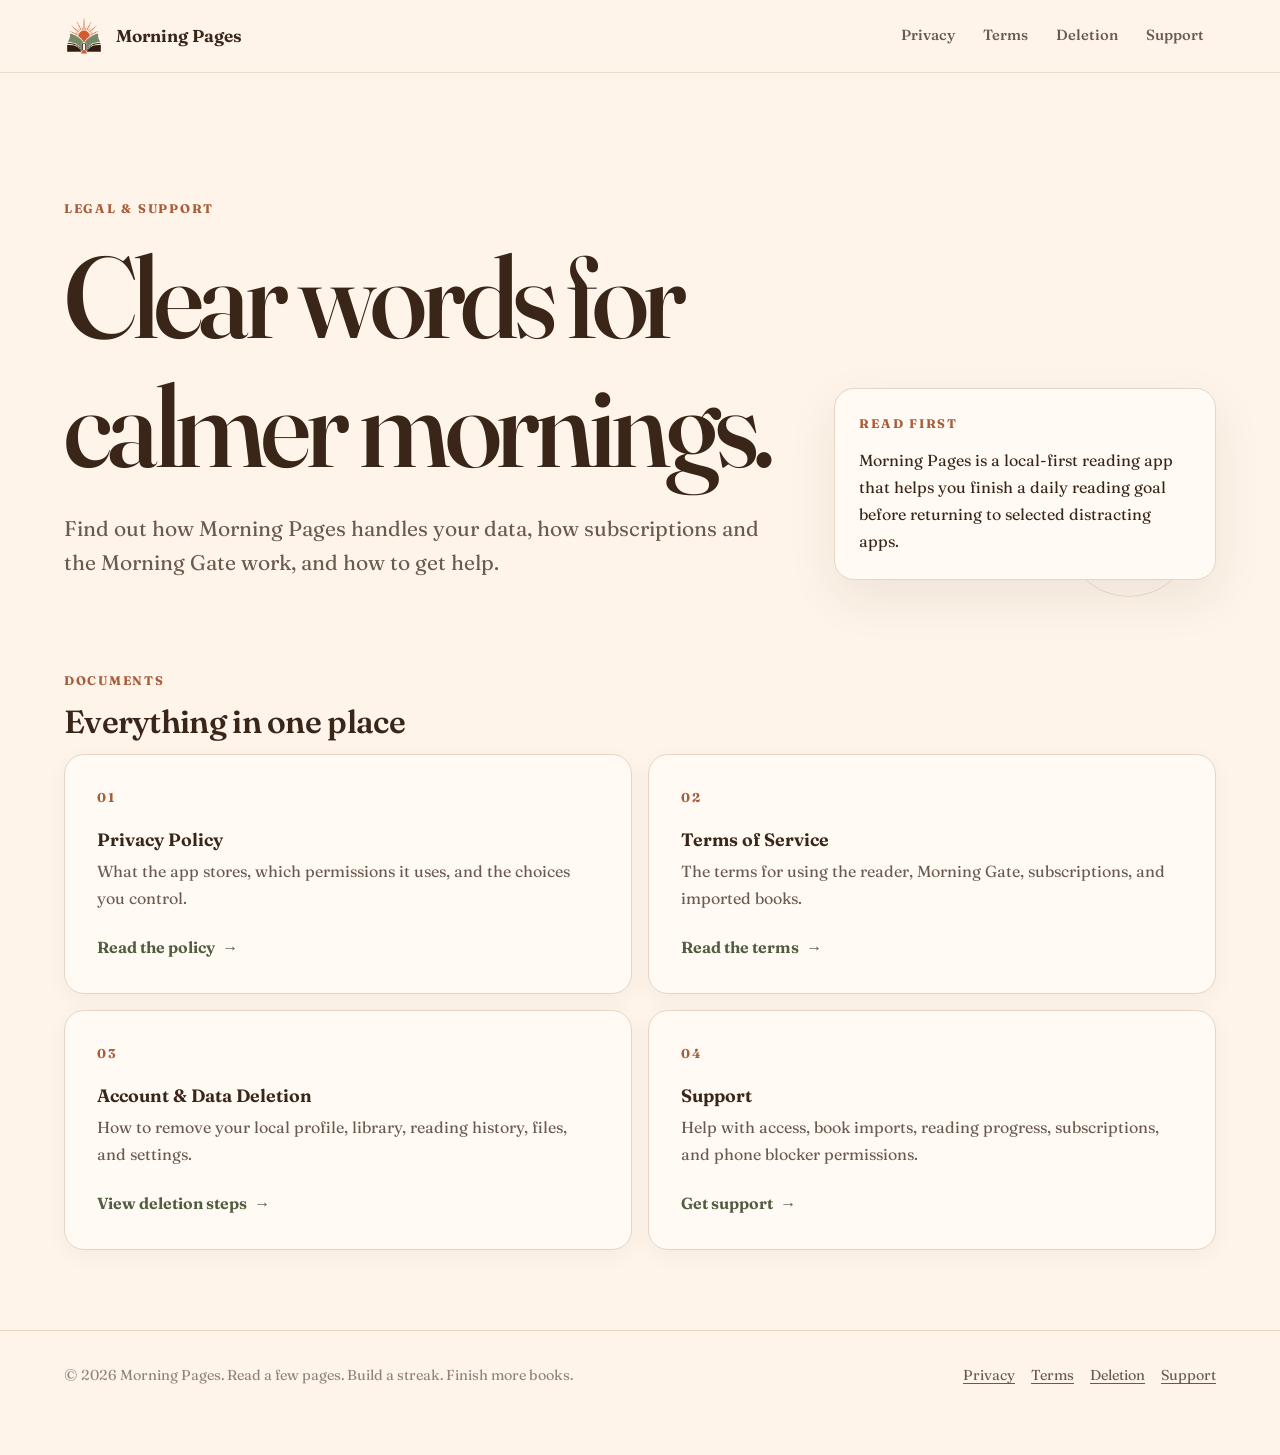
==== index.html @ 44f4551b "Create Morning Pages legal and support site" ====
<!doctype html>
<html lang="en">
  <head>
    <meta charset="utf-8" />
    <meta name="viewport" content="width=device-width, initial-scale=1" />
    <meta name="theme-color" content="#FAF5EE" />
    <meta
      name="description"
      content="Privacy, terms, account deletion, and support for Morning Pages."
    />
    <title>Morning Pages | Legal & Support</title>
    <link rel="icon" href="./assets/favicon.png" />
    <link rel="stylesheet" href="./styles.css" />
    <script defer src="./script.js"></script>
  </head>
  <body>
    <a class="skip-link" href="#main">Skip to content</a>
    <header class="site-header">
      <div class="nav-shell">
        <a
          class="brand"
          href="./index.html"
          aria-label="Morning Pages legal home"
        >
          <img src="./assets/mark.png" alt="" />
          <span>Morning Pages</span>
        </a>
        <nav class="nav-links" aria-label="Legal navigation">
          <a href="./privacy/index.html">Privacy</a>
          <a href="./terms/index.html">Terms</a>
          <a href="./account-deletion/index.html">Deletion</a>
          <a href="./support/index.html">Support</a>
        </nav>
      </div>
    </header>

    <main id="main" class="page-shell">
      <section class="hero" aria-labelledby="page-title">
        <div>
          <p class="eyebrow">Legal & support</p>
          <h1 id="page-title">Clear words for calmer mornings.</h1>
          <p class="lede">
            Find out how Morning Pages handles your data, how subscriptions and
            the Morning Gate work, and how to get help.
          </p>
        </div>
        <aside class="hero-note" aria-label="About Morning Pages">
          <p class="eyebrow">Read first</p>
          <p>
            Morning Pages is a local-first reading app that helps you finish a
            daily reading goal before returning to selected distracting apps.
          </p>
        </aside>
      </section>

      <section aria-labelledby="documents-title">
        <p class="eyebrow">Documents</p>
        <h2 id="documents-title">Everything in one place</h2>
        <div class="cards">
          <a class="card" href="./privacy/index.html">
            <span class="card-number">01</span>
            <span>
              <h3>Privacy Policy</h3>
              <span class="card-copy"
                >What the app stores, which permissions it uses, and the choices
                you control.</span
              >
            </span>
            <span class="card-cta"
              >Read the policy <span aria-hidden="true">→</span></span
            >
          </a>
          <a class="card" href="./terms/index.html">
            <span class="card-number">02</span>
            <span>
              <h3>Terms of Service</h3>
              <span class="card-copy"
                >The terms for using the reader, Morning Gate, subscriptions,
                and imported books.</span
              >
            </span>
            <span class="card-cta"
              >Read the terms <span aria-hidden="true">→</span></span
            >
          </a>
          <a class="card" href="./account-deletion/index.html">
            <span class="card-number">03</span>
            <span>
              <h3>Account & Data Deletion</h3>
              <span class="card-copy"
                >How to remove your local profile, library, reading history,
                files, and settings.</span
              >
            </span>
            <span class="card-cta"
              >View deletion steps <span aria-hidden="true">→</span></span
            >
          </a>
          <a class="card" href="./support/index.html">
            <span class="card-number">04</span>
            <span>
              <h3>Support</h3>
              <span class="card-copy"
                >Help with access, book imports, reading progress,
                subscriptions, and phone blocker permissions.</span
              >
            </span>
            <span class="card-cta"
              >Get support <span aria-hidden="true">→</span></span
            >
          </a>
        </div>
      </section>
    </main>

    <footer class="site-footer">
      <div class="footer-shell">
        <p class="footer-copy">
          © <span data-current-year>2026</span> Morning Pages. Read a few pages.
          Build a streak. Finish more books.
        </p>
        <nav class="footer-links" aria-label="Footer navigation">
          <a href="./privacy/index.html">Privacy</a>
          <a href="./terms/index.html">Terms</a>
          <a href="./account-deletion/index.html">Deletion</a>
          <a href="./support/index.html">Support</a>
        </nav>
      </div>
    </footer>
  </body>
</html>
---- styles.css ----
@import url('https://fonts.googleapis.com/css2?family=Fraunces:opsz,wght@9..144,400;9..144,500;9..144,600;9..144,700&display=swap');

:root {
  --paper: oklch(97.2% 0.018 71);
  --paper-deep: oklch(94.8% 0.026 74);
  --surface: oklch(98.8% 0.01 73);
  --ink: oklch(29% 0.038 54);
  --ink-muted: oklch(48% 0.027 56);
  --ink-soft: oklch(62% 0.022 58);
  --terracotta: oklch(63.5% 0.115 45);
  --terracotta-dark: oklch(56% 0.11 45);
  --terracotta-soft: oklch(89% 0.053 50);
  --sage: oklch(59% 0.055 125);
  --sage-dark: oklch(46% 0.05 126);
  --sage-soft: oklch(90.5% 0.036 125);
  --honey: oklch(78% 0.09 78);
  --line: oklch(88.5% 0.028 72);
  --line-strong: oklch(81.5% 0.039 73);
  --danger: oklch(54% 0.14 27);
  --shadow: 0 18px 50px oklch(31% 0.04 55 / 0.08);
  --radius-sm: 0.75rem;
  --radius-md: 1.25rem;
  --radius-lg: 2rem;
  --measure: 72ch;
}

*,
*::before,
*::after {
  box-sizing: border-box;
}

html {
  scroll-behavior: smooth;
}

body {
  margin: 0;
  min-width: 20rem;
  min-height: 100vh;
  color: var(--ink);
  background: var(--paper);
  font-family: 'Fraunces', Georgia, serif;
  font-size: 1rem;
  line-height: 1.7;
  text-rendering: optimizeLegibility;
  -webkit-font-smoothing: antialiased;
}

a {
  color: var(--sage-dark);
  text-decoration-thickness: 0.08em;
  text-underline-offset: 0.18em;
}

a:hover {
  color: var(--terracotta-dark);
}

button,
a {
  -webkit-tap-highlight-color: transparent;
}

:focus-visible {
  outline: 0.2rem solid var(--terracotta);
  outline-offset: 0.2rem;
}

.skip-link {
  position: fixed;
  top: 0.75rem;
  left: 0.75rem;
  z-index: 999;
  padding: 0.75rem 1rem;
  border-radius: var(--radius-sm);
  color: var(--surface);
  background: var(--ink);
  transform: translateY(-160%);
}

.skip-link:focus {
  transform: translateY(0);
}

.site-header {
  position: sticky;
  top: 0;
  z-index: 20;
  border-bottom: 1px solid color-mix(in oklch, var(--line), transparent 22%);
  background: color-mix(in oklch, var(--paper), transparent 8%);
  backdrop-filter: blur(16px);
}

.nav-shell,
.page-shell,
.footer-shell {
  width: min(100% - 2rem, 72rem);
  margin-inline: auto;
}

.nav-shell {
  display: flex;
  align-items: center;
  justify-content: space-between;
  min-height: 4.5rem;
  gap: 1.5rem;
}

.brand {
  display: inline-flex;
  align-items: center;
  min-height: 2.75rem;
  gap: 0.75rem;
  color: var(--ink);
  font-size: 1.08rem;
  font-weight: 650;
  text-decoration: none;
}

.brand img {
  width: 2.5rem;
  height: 2.5rem;
  object-fit: contain;
}

.nav-links {
  display: flex;
  align-items: center;
  gap: 0.25rem;
}

.nav-links a {
  display: inline-flex;
  align-items: center;
  min-height: 2.75rem;
  padding: 0.45rem 0.75rem;
  border-radius: 999px;
  color: var(--ink-muted);
  font-size: 0.92rem;
  font-weight: 550;
  text-decoration: none;
}

.nav-links a:hover,
.nav-links a[aria-current='page'] {
  color: var(--ink);
  background: var(--paper-deep);
}

.page-shell {
  padding-block: clamp(2.5rem, 6vw, 5.5rem) 5rem;
}

.hero {
  position: relative;
  display: grid;
  grid-template-columns: minmax(0, 1fr) minmax(15rem, 0.54fr);
  align-items: end;
  gap: clamp(2rem, 5vw, 5rem);
  padding-block: clamp(1rem, 4vw, 3rem) clamp(3rem, 7vw, 6rem);
}

.hero::after {
  content: '';
  position: absolute;
  right: 2%;
  bottom: 14%;
  width: 8rem;
  height: 8rem;
  border: 1px solid var(--line-strong);
  border-radius: 50%;
  opacity: 0.45;
  pointer-events: none;
}

.eyebrow {
  margin: 0 0 0.8rem;
  color: var(--terracotta-dark);
  font-size: 0.78rem;
  font-weight: 700;
  letter-spacing: 0.14em;
  text-transform: uppercase;
}

h1,
h2,
h3 {
  margin-top: 0;
  color: var(--ink);
  line-height: 1.12;
  text-wrap: balance;
}

h1 {
  max-width: 13ch;
  margin-bottom: 1.3rem;
  font-size: clamp(3.2rem, 9vw, 7.4rem);
  font-weight: 520;
  letter-spacing: -0.045em;
}

.document-hero h1 {
  max-width: 16ch;
  font-size: clamp(2.8rem, 7vw, 5.8rem);
}

h2 {
  margin-bottom: 0.9rem;
  font-size: clamp(1.55rem, 3vw, 2rem);
  font-weight: 590;
  letter-spacing: -0.022em;
}

h3 {
  margin-bottom: 0.5rem;
  font-size: 1.12rem;
  font-weight: 650;
}

p,
ul,
ol {
  margin-top: 0;
}

.lede {
  max-width: 59ch;
  margin-bottom: 0;
  color: var(--ink-muted);
  font-size: clamp(1.12rem, 2.2vw, 1.32rem);
  line-height: 1.65;
}

.hero-note {
  position: relative;
  z-index: 1;
  padding: 1.5rem;
  border: 1px solid var(--line);
  border-radius: var(--radius-md);
  background: var(--surface);
  box-shadow: var(--shadow);
}

.hero-note p:last-child {
  margin-bottom: 0;
}

.document-grid {
  display: grid;
  grid-template-columns: minmax(0, 1fr) minmax(15rem, 0.36fr);
  align-items: start;
  gap: clamp(2rem, 6vw, 6rem);
}

.document {
  max-width: var(--measure);
}

.document section {
  padding-block: 2rem;
  border-top: 1px solid var(--line);
  scroll-margin-top: 6rem;
}

.document section:first-child {
  padding-top: 0;
  border-top: 0;
}

.document p,
.document li {
  color: var(--ink-muted);
}

.document strong {
  color: var(--ink);
}

.document ul,
.document ol {
  padding-left: 1.35rem;
}

.document li + li {
  margin-top: 0.45rem;
}

.toc {
  position: sticky;
  top: 6.25rem;
  padding: 1.5rem;
  border: 1px solid var(--line);
  border-radius: var(--radius-md);
  background: var(--surface);
}

.toc-title {
  margin: 0 0 0.75rem;
  color: var(--sage-dark);
  font-size: 0.78rem;
  font-weight: 700;
  letter-spacing: 0.13em;
  text-transform: uppercase;
}

.toc a {
  display: block;
  padding-block: 0.38rem;
  color: var(--ink-muted);
  font-size: 0.94rem;
  text-decoration: none;
}

.toc a:hover {
  color: var(--terracotta-dark);
}

.cards {
  display: grid;
  grid-template-columns: repeat(2, minmax(0, 1fr));
  gap: 1rem;
}

.card {
  display: flex;
  min-height: 15rem;
  flex-direction: column;
  justify-content: space-between;
  padding: clamp(1.4rem, 3vw, 2rem);
  border: 1px solid var(--line);
  border-radius: var(--radius-md);
  color: var(--ink);
  background: var(--surface);
  box-shadow: 0 6px 22px oklch(31% 0.04 55 / 0.045);
  text-decoration: none;
  transition:
    transform 180ms ease,
    border-color 180ms ease,
    box-shadow 180ms ease;
}

.card:hover {
  color: var(--ink);
  border-color: var(--line-strong);
  box-shadow: var(--shadow);
  transform: translateY(-0.2rem);
}

.card-number {
  color: var(--terracotta-dark);
  font-size: 0.8rem;
  font-weight: 700;
  letter-spacing: 0.12em;
}

.card-copy {
  color: var(--ink-muted);
}

.card-cta {
  display: inline-flex;
  align-items: center;
  gap: 0.45rem;
  color: var(--sage-dark);
  font-weight: 650;
}

.notice {
  margin-block: 1rem;
  padding: 1rem 1.2rem;
  border: 1px solid var(--line-strong);
  border-radius: var(--radius-sm);
  background: var(--sage-soft);
}

.notice p:last-child {
  margin-bottom: 0;
}

.notice.danger {
  color: var(--danger);
  background: var(--terracotta-soft);
}

.button-row {
  display: flex;
  flex-wrap: wrap;
  gap: 0.75rem;
  margin-top: 1.4rem;
}

.button {
  display: inline-flex;
  align-items: center;
  justify-content: center;
  min-height: 3.25rem;
  padding: 0.75rem 1.3rem;
  border: 1px solid var(--terracotta);
  border-radius: 999px;
  color: var(--paper);
  background: var(--terracotta);
  font-weight: 650;
  text-decoration: none;
}

.button:hover {
  color: var(--paper);
  background: var(--terracotta-dark);
}

.button.secondary {
  color: var(--ink);
  border-color: var(--line-strong);
  background: var(--surface);
}

.button.secondary:hover {
  color: var(--terracotta-dark);
  border-color: var(--terracotta);
}

.support-list {
  display: grid;
  grid-template-columns: repeat(2, minmax(0, 1fr));
  gap: 1rem;
  margin-block: 2rem;
}

.support-item {
  padding: 1.4rem;
  border-top: 2px solid var(--sage);
  background: var(--surface);
}

.support-item p:last-child {
  margin-bottom: 0;
}

.site-footer {
  padding-block: 2rem 3rem;
  border-top: 1px solid var(--line);
}

.footer-shell {
  display: flex;
  align-items: flex-start;
  justify-content: space-between;
  gap: 2rem;
}

.footer-copy {
  max-width: 34rem;
  color: var(--ink-soft);
  font-size: 0.9rem;
}

.footer-links {
  display: flex;
  flex-wrap: wrap;
  justify-content: flex-end;
  gap: 0.5rem 1rem;
}

.footer-links a {
  min-height: 2.75rem;
  color: var(--ink-muted);
  font-size: 0.9rem;
}

.meta {
  color: var(--ink-soft);
  font-size: 0.9rem;
}

@media (max-width: 52rem) {
  .hero,
  .document-grid {
    grid-template-columns: 1fr;
  }

  .hero-note {
    max-width: 32rem;
  }

  .hero::after {
    display: none;
  }

  .toc {
    position: static;
    order: -1;
  }
}

@media (max-width: 42rem) {
  .nav-shell {
    align-items: flex-start;
    flex-direction: column;
    padding-block: 0.75rem;
    gap: 0.4rem;
  }

  .nav-links {
    width: 100%;
    overflow-x: auto;
    padding-bottom: 0.25rem;
  }

  .nav-links a {
    white-space: nowrap;
  }

  .cards,
  .support-list {
    grid-template-columns: 1fr;
  }

  .card {
    min-height: 13rem;
  }

  .footer-shell {
    flex-direction: column;
  }

  .footer-links {
    justify-content: flex-start;
  }
}

@media (prefers-reduced-motion: reduce) {
  html {
    scroll-behavior: auto;
  }

  *,
  *::before,
  *::after {
    transition-duration: 0.01ms !important;
    animation-duration: 0.01ms !important;
    animation-iteration-count: 1 !important;
  }
}

@media print {
  .site-header,
  .toc,
  .site-footer,
  .button-row {
    display: none;
  }

  body {
    color: #2e241c;
    background: #faf5ee;
  }

  .page-shell {
    width: 100%;
    padding: 0;
  }

  .document-grid {
    display: block;
  }
}
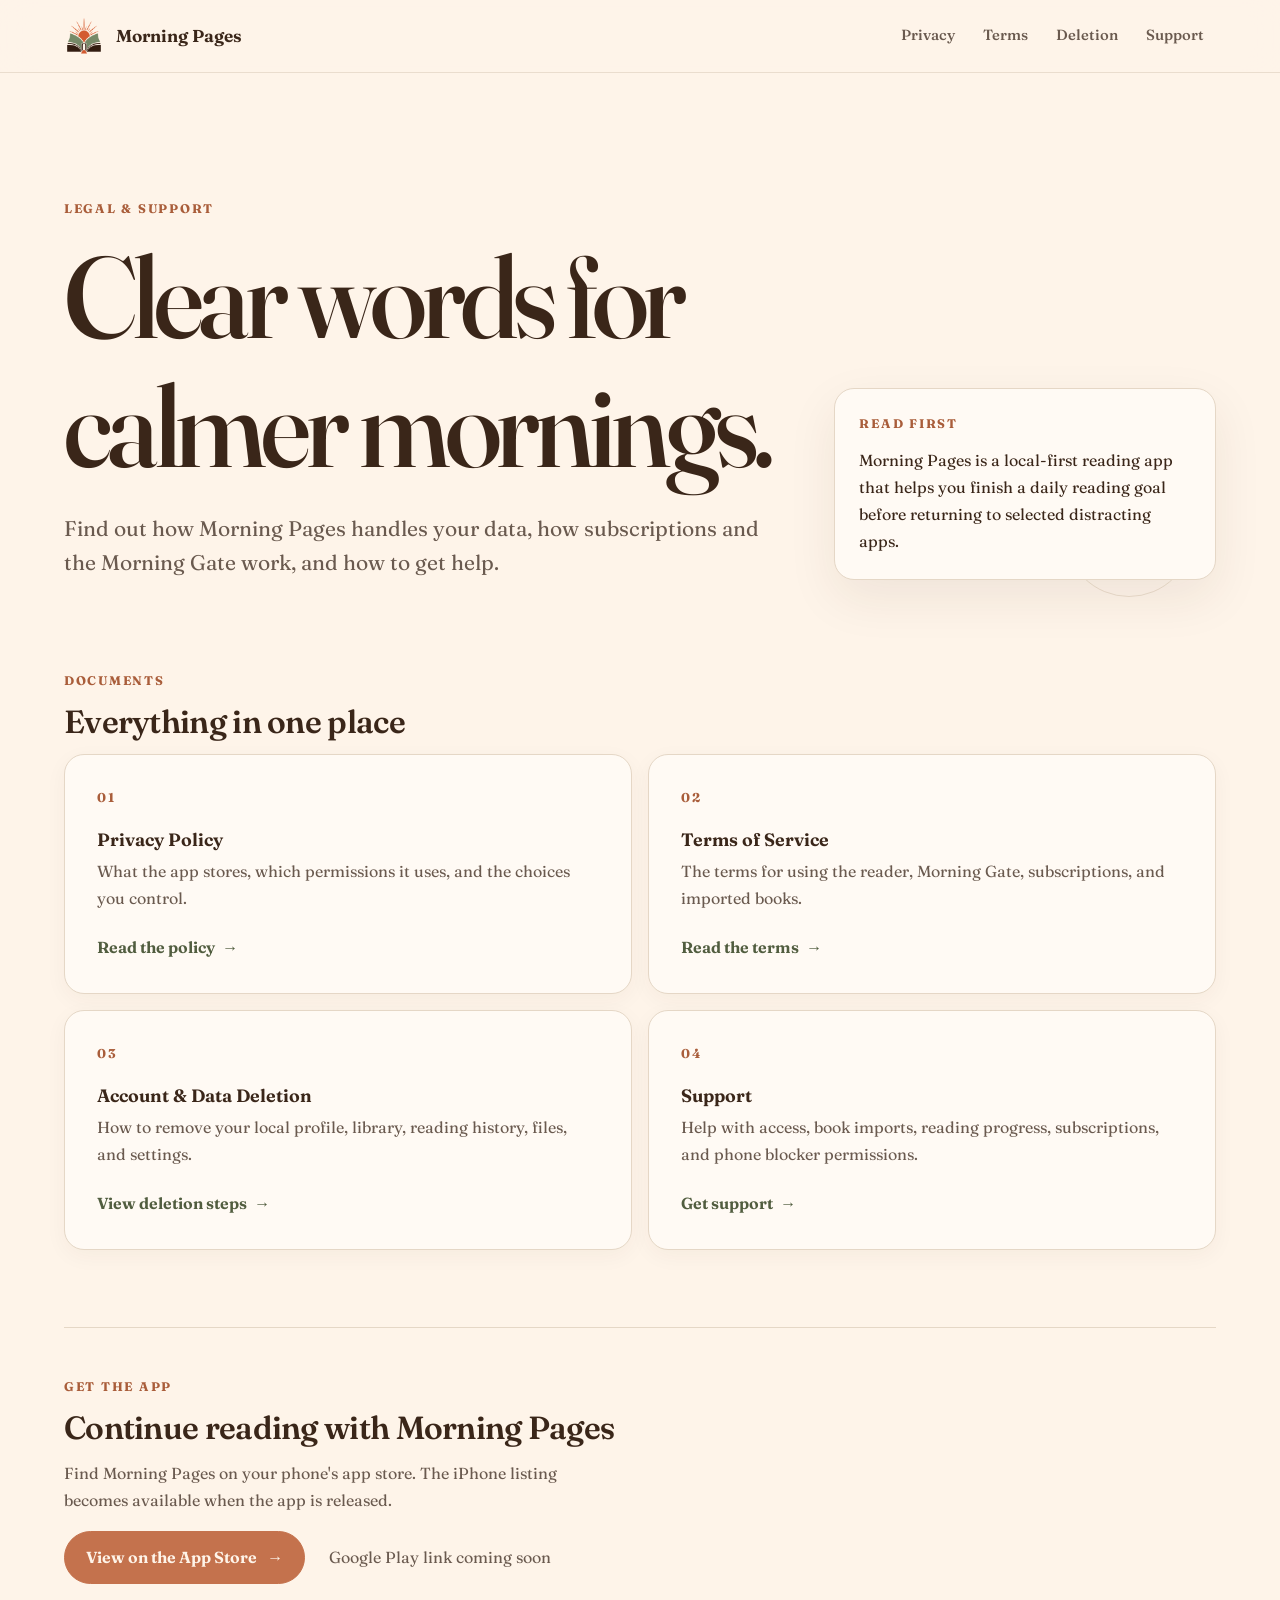
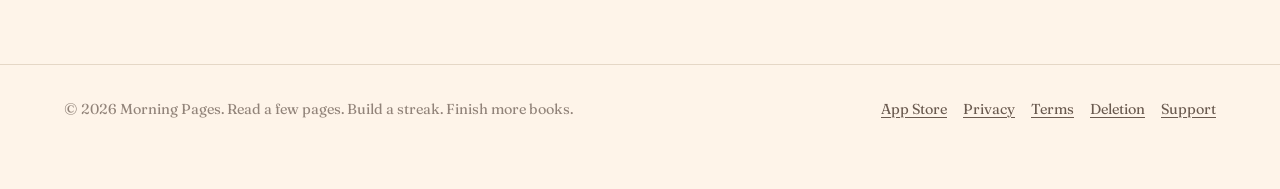
==== commit 3fdc2372: "Add app store section to legal site" ====
--- a/index.html
+++ b/index.html
@@ -111,6 +111,20 @@
           </a>
         </div>
       </section>
+      <section class="store-section" aria-labelledby="store-title">
+        <p class="eyebrow">Get the app</p>
+        <h2 id="store-title">Continue reading with Morning Pages</h2>
+        <p class="store-copy">
+          Find Morning Pages on your phone's app store. The iPhone listing
+          becomes available when the app is released.
+        </p>
+        <div class="store-actions">
+          <a class="button" href="https://apps.apple.com/app/id6801025050">
+            View on the App Store <span aria-hidden="true">→</span>
+          </a>
+          <span class="store-pending">Google Play link coming soon</span>
+        </div>
+      </section>
     </main>
 
     <footer class="site-footer">
@@ -120,6 +134,7 @@
           Build a streak. Finish more books.
         </p>
         <nav class="footer-links" aria-label="Footer navigation">
+          <a href="https://apps.apple.com/app/id6801025050">App Store</a>
           <a href="./privacy/index.html">Privacy</a>
           <a href="./terms/index.html">Terms</a>
           <a href="./account-deletion/index.html">Deletion</a>
--- a/styles.css
+++ b/styles.css
@@ -322,6 +322,32 @@
   gap: 1rem;
 }
 
+.store-section {
+  margin-top: clamp(3rem, 6vw, 5rem);
+  padding-top: clamp(2rem, 4vw, 3rem);
+  border-top: 1px solid var(--line);
+}
+
+.store-copy {
+  max-width: 55ch;
+  color: var(--ink-muted);
+}
+
+.store-actions {
+  display: flex;
+  align-items: center;
+  flex-wrap: wrap;
+  gap: 1rem 1.5rem;
+}
+
+.store-actions .button {
+  gap: 0.65rem;
+}
+
+.store-pending {
+  color: var(--ink-muted);
+}
+
 .card {
   display: flex;
   min-height: 15rem;
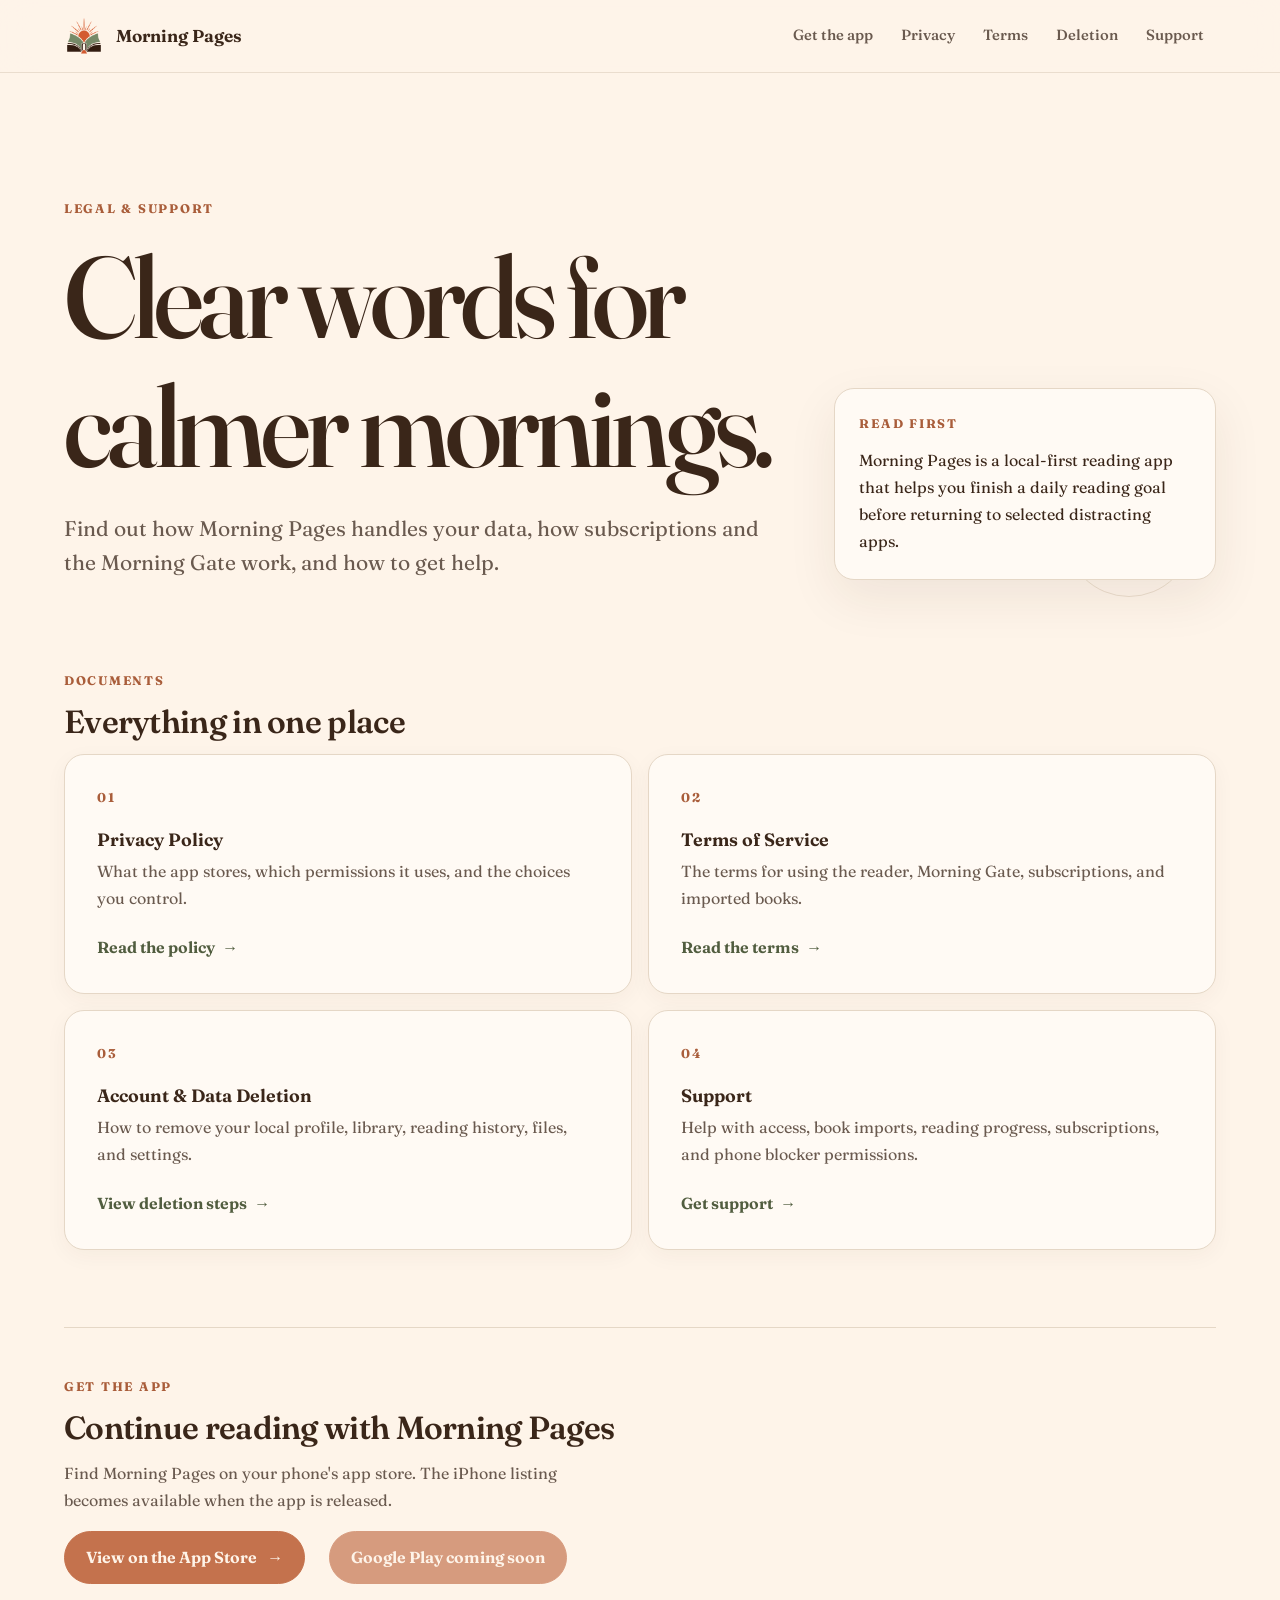
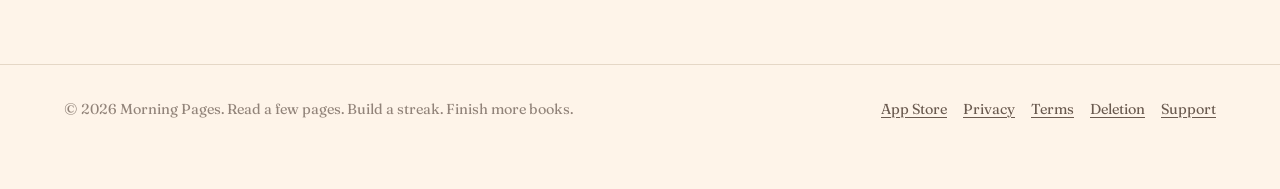
==== commit 01eed936: "Add app navigation and matching store buttons" ====
--- a/index.html
+++ b/index.html
@@ -26,6 +26,7 @@
           <span>Morning Pages</span>
         </a>
         <nav class="nav-links" aria-label="Legal navigation">
+          <a href="#store-title">Get the app</a>
           <a href="./privacy/index.html">Privacy</a>
           <a href="./terms/index.html">Terms</a>
           <a href="./account-deletion/index.html">Deletion</a>
@@ -122,7 +123,9 @@
           <a class="button" href="https://apps.apple.com/app/id6801025050">
             View on the App Store <span aria-hidden="true">→</span>
           </a>
-          <span class="store-pending">Google Play link coming soon</span>
+          <span class="button store-coming-soon" aria-disabled="true">
+            Google Play coming soon
+          </span>
         </div>
       </section>
     </main>
--- a/styles.css
+++ b/styles.css
@@ -328,6 +328,10 @@
   border-top: 1px solid var(--line);
 }
 
+#store-title {
+  scroll-margin-top: 7rem;
+}
+
 .store-copy {
   max-width: 55ch;
   color: var(--ink-muted);
@@ -344,8 +348,12 @@
   gap: 0.65rem;
 }
 
-.store-pending {
-  color: var(--ink-muted);
+.store-coming-soon,
+.store-coming-soon:hover {
+  color: var(--paper);
+  background: var(--terracotta);
+  opacity: 0.68;
+  cursor: not-allowed;
 }
 
 .card {
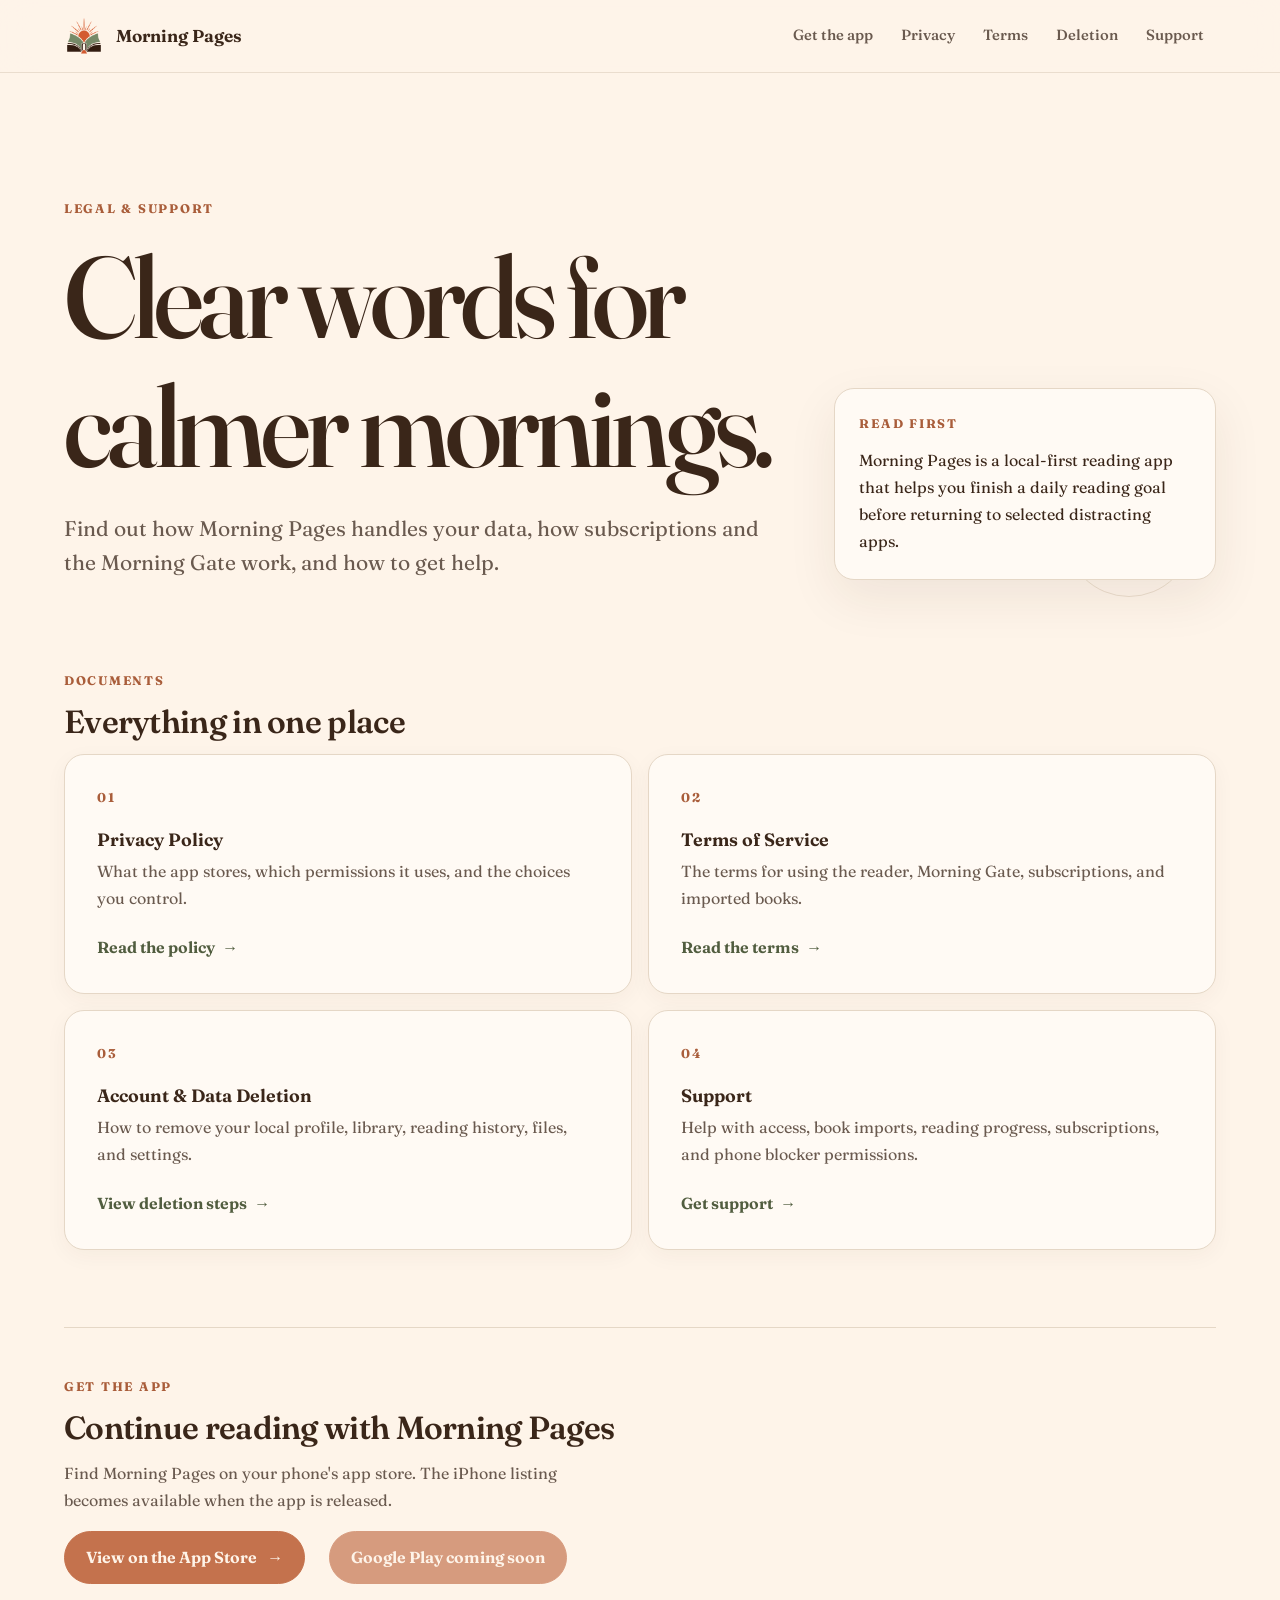
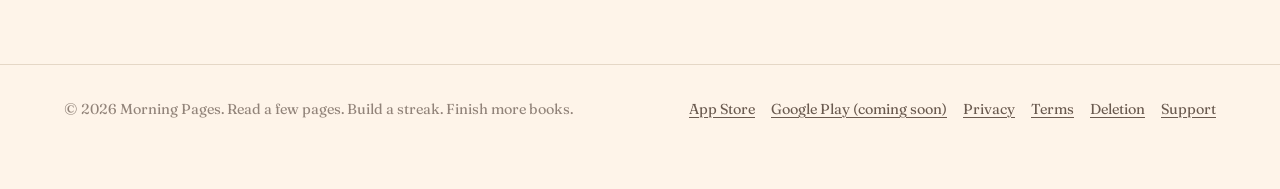
==== commit 96ff13c5: "Add Google Play footer link" ====
--- a/index.html
+++ b/index.html
@@ -138,6 +138,7 @@
         </p>
         <nav class="footer-links" aria-label="Footer navigation">
           <a href="https://apps.apple.com/app/id6801025050">App Store</a>
+          <a href="#store-title">Google Play (coming soon)</a>
           <a href="./privacy/index.html">Privacy</a>
           <a href="./terms/index.html">Terms</a>
           <a href="./account-deletion/index.html">Deletion</a>
